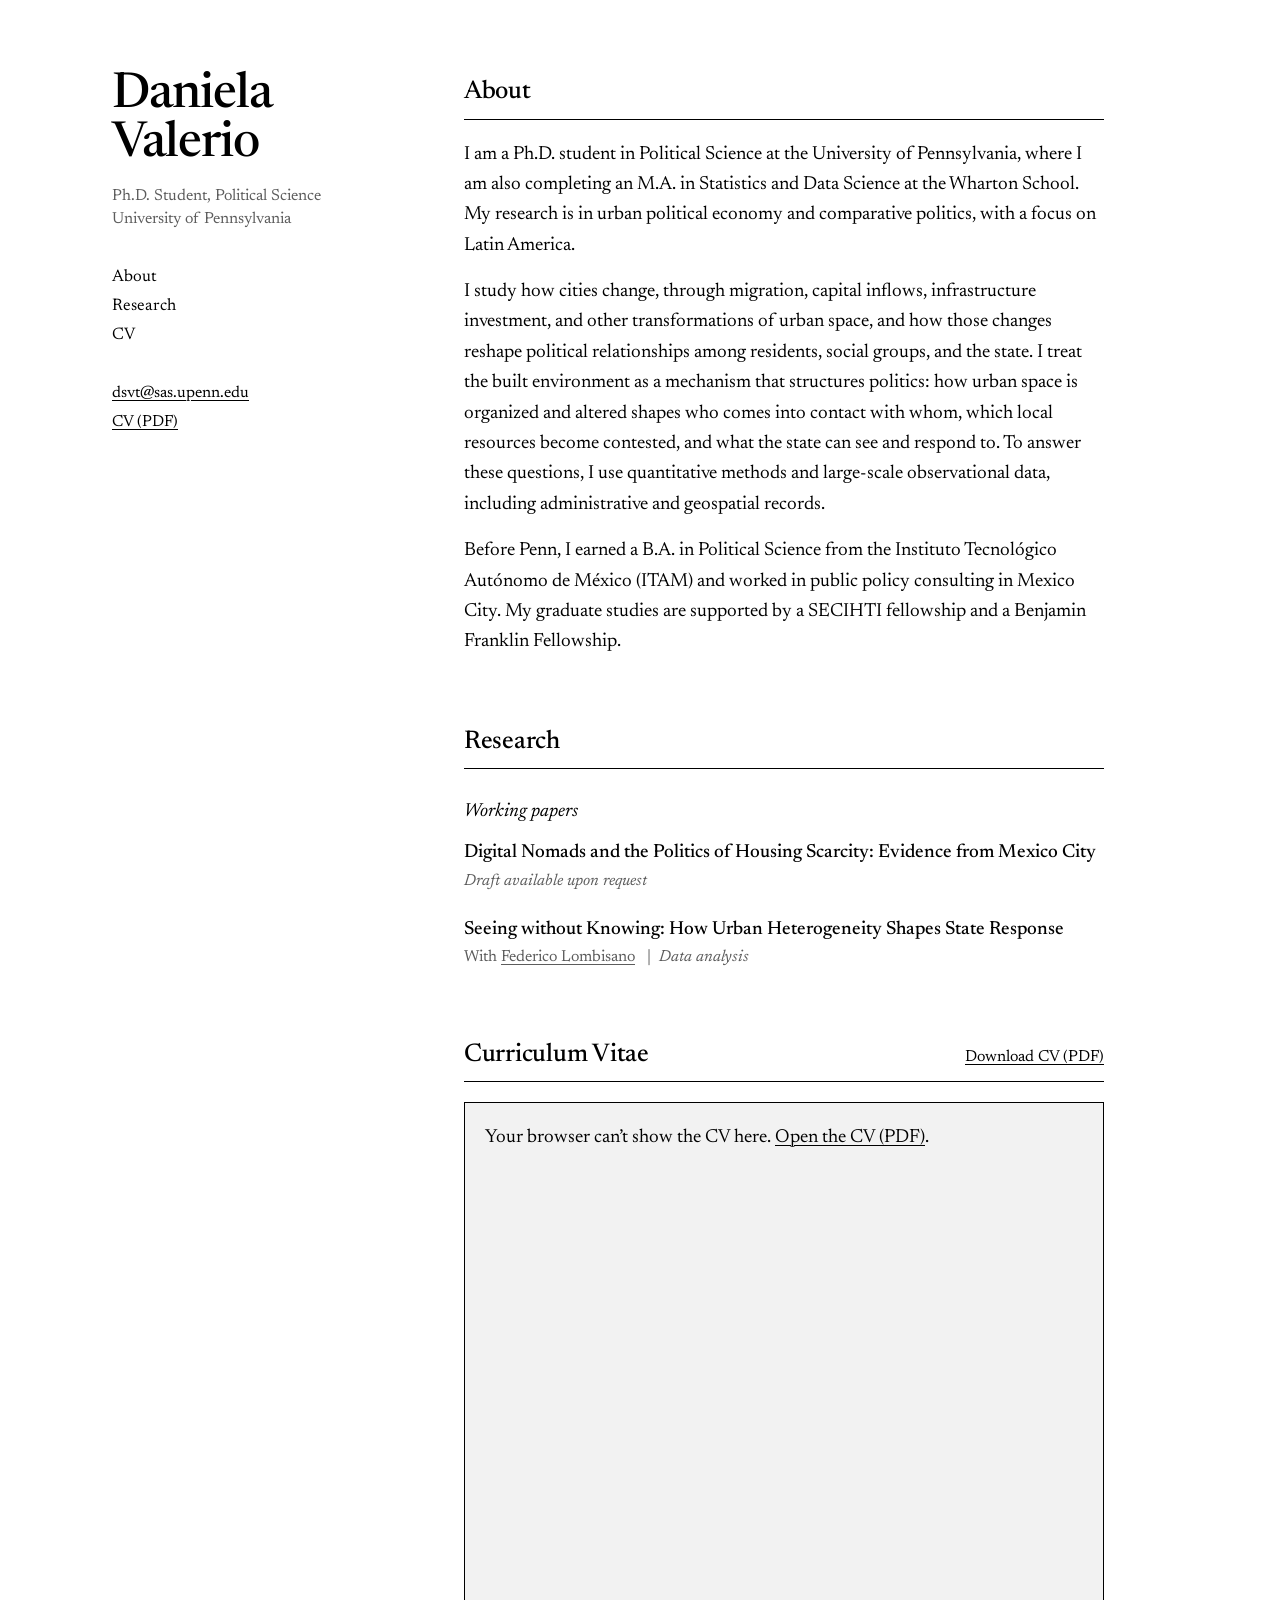
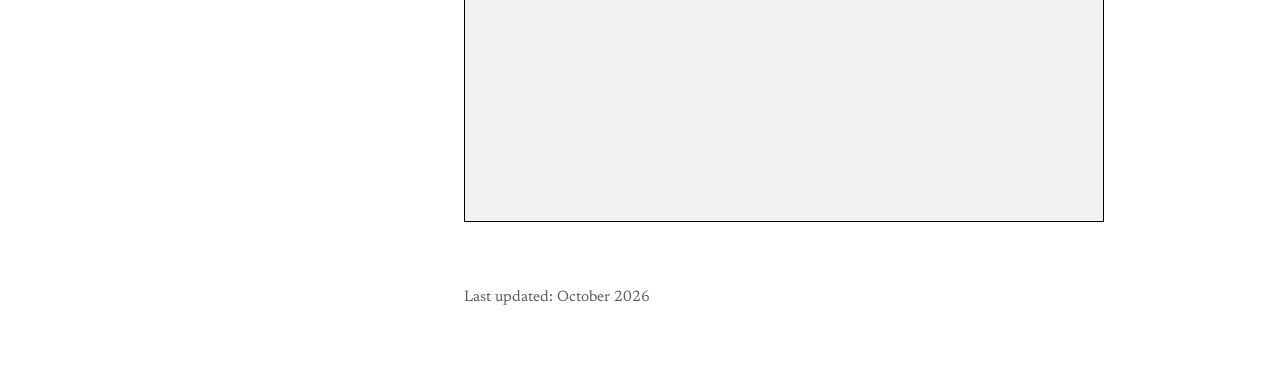
==== index.html @ 44fd24a9 "Add files via upload" ====
<!DOCTYPE html>
<html lang="en">
<head>
  <meta charset="utf-8">
  <meta name="viewport" content="width=device-width, initial-scale=1">
  <title>Daniela Valerio</title>
  <meta name="description" content="Daniela Valerio, Ph.D. student in Political Science at the University of Pennsylvania. Urban political economy and comparative politics in Latin America.">
  <link rel="preconnect" href="https://fonts.googleapis.com">
  <link rel="preconnect" href="https://fonts.gstatic.com" crossorigin>
  <link href="https://fonts.googleapis.com/css2?family=Newsreader:ital,opsz,wght@0,6..72,400;0,6..72,500;0,6..72,600;1,6..72,400&display=swap" rel="stylesheet">
  <link rel="stylesheet" href="style.css">
</head>
<body>
  <a class="skip" href="#main">Skip to content</a>
  <div class="page">

    <!-- ============ LEFT COLUMN: who and how to reach me ============ -->
    <header class="side">
      <img class="photo" src="files/img/photo.jpg" alt="Portrait of Daniela Valerio" onerror="this.remove()">
      <h1 class="name">Daniela<br>Valerio</h1>
      <p class="role">Ph.D. Student, Political Science<br>University of Pennsylvania</p>

      <nav class="nav" aria-label="Sections">
        <a href="#about">About</a>
        <a href="#research">Research</a>
        <a href="#cv">CV</a>
      </nav>

      <ul class="contact">
        <li><a href="mailto:dsvt@sas.upenn.edu">dsvt@sas.upenn.edu</a></li>
        <li><a href="files/Valerio_CV.pdf">CV (PDF)</a></li>
        <!-- Profiles you want public: move a line out of this comment block (above it) to show it.
        <li><a href="https://github.com/USERNAME">GitHub</a></li>
        <li><a href="https://bsky.app/profile/HANDLE">Bluesky</a></li>
        <li><a href="https://www.linkedin.com/in/HANDLE">LinkedIn</a></li>
        -->
      </ul>
    </header>

    <!-- ============ RIGHT COLUMN: content ============ -->
    <main id="main" class="content">

      <section id="about" aria-labelledby="about-h">
        <h2 id="about-h">About</h2>
        <p>I am a Ph.D. student in Political Science at the University of Pennsylvania, where I am also completing an M.A. in Statistics and Data Science at the Wharton School. My research is in urban political economy and comparative politics, with a focus on Latin America.</p>
        <p>I study how cities change, through migration, capital inflows, infrastructure investment, and other transformations of urban space, and how those changes reshape political relationships among residents, social groups, and the state. I treat the built environment as a mechanism that structures politics: how urban space is organized and altered shapes who comes into contact with whom, which local resources become contested, and what the state can see and respond to. To answer these questions, I use quantitative methods and large-scale observational data, including administrative and geospatial records.</p>
        <p>Before Penn, I earned a B.A. in Political Science from the Instituto Tecnol&oacute;gico Aut&oacute;nomo de M&eacute;xico (ITAM) and worked in public policy consulting in Mexico City. My graduate studies are supported by a SECIHTI fellowship and a Benjamin Franklin Fellowship.</p>
      </section>

      <section id="research" aria-labelledby="research-h">
        <h2 id="research-h">Research</h2>

        <h3>Working papers</h3>
        <ul class="papers">
          <li>
            <p class="title">Digital Nomads and the Politics of Housing Scarcity: Evidence from Mexico City</p>
            <p class="meta"><span class="status">Draft available upon request</span></p>
          </li>
          <li>
            <p class="title">Seeing without Knowing: How Urban Heterogeneity Shapes State Response</p>
            <p class="meta">With <a href="https://www.fedelombisano.com">Federico Lombisano</a> <span class="status">Data analysis</span></p>
          </li>
        </ul>

        <!-- When you have one, copy a <li> block above into a new list:
        <h3>Publications</h3>
        <ul class="papers"> ... </ul>
        To link a paper PDF: <a class="pdf" href="files/papers/P01_DigitalNomads_v03.pdf">PDF</a>
        -->
      </section>

      <section id="cv" aria-labelledby="cv-h">
        <div class="cv-head">
          <h2 id="cv-h">Curriculum Vitae</h2>
          <a class="download" href="files/Valerio_CV.pdf" download>Download CV (PDF)</a>
        </div>
        <object class="cv-frame" data="files/Valerio_CV.pdf#view=FitH" type="application/pdf" aria-label="CV of Daniela Valerio">
          <p class="fallback">Your browser can&rsquo;t show the CV here. <a href="files/Valerio_CV.pdf">Open the CV (PDF)</a>.</p>
        </object>
      </section>

      <footer class="foot">
        <p>Last updated: October 2026</p>
      </footer>
    </main>
  </div>
</body>
</html>
---- style.css ----
/* ===== Black and white, one typeface (Newsreader), two columns ===== */
:root{
  --paper:#ffffff;
  --ink:#000000;
  --muted:#5c5c5c;
  --rule:#000000;
  --soft:#f2f2f2;
  color-scheme: light dark;
}
@media (prefers-color-scheme: dark){
  :root{ --paper:#000000; --ink:#ffffff; --muted:#a8a8a8; --rule:#ffffff; --soft:#141414; }
}
*{ box-sizing:border-box; }
html{ scroll-behavior:smooth; scroll-padding-top:1.5rem; }
@media (prefers-reduced-motion: reduce){ html{ scroll-behavior:auto; } }
body{
  margin:0; background:var(--paper); color:var(--ink);
  font-family:"Newsreader", Georgia, "Times New Roman", serif;
  font-size:1.1875rem; line-height:1.6;
  font-optical-sizing:auto;
}
a{ color:inherit; text-decoration:underline; text-decoration-thickness:1px; text-underline-offset:0.18em; }
a:hover{ text-decoration-thickness:2px; }
a:focus-visible{ outline:2px solid var(--ink); outline-offset:3px; }
.skip{ position:absolute; left:-999px; }
.skip:focus{ left:1rem; top:1rem; background:var(--paper); padding:.4rem .7rem; outline:2px solid var(--ink); }

.page{
  max-width:1120px; margin:0 auto; padding:4.5rem 2rem 3rem;
  display:grid; grid-template-columns:17rem 1fr; gap:5rem;
}

/* ----- left column ----- */
.side{ position:sticky; top:4.5rem; align-self:start; }
.photo{
  display:block; width:100%; max-width:15rem; aspect-ratio:4/5; object-fit:cover;
  filter:grayscale(1) contrast(1.05); margin-bottom:1.75rem;
}
.name{
  font-size:3.1rem; line-height:0.98; font-weight:500; letter-spacing:-0.02em;
  margin:0 0 1rem;
}
.role{ margin:0 0 2rem; color:var(--muted); font-size:1rem; line-height:1.45; }
.nav{ display:flex; flex-direction:column; gap:.15rem; margin-bottom:2rem; }
.nav a{ text-decoration:none; font-size:1.05rem; width:fit-content; }
.nav a:hover{ text-decoration:underline; }
.contact{ list-style:none; padding:0; margin:0; font-size:1rem; }
.contact li{ margin:.2rem 0; }

/* ----- right column ----- */
.content{ max-width:40rem; }
section{ margin-bottom:4rem; }
h2{
  font-size:1.6rem; font-weight:500; margin:0 0 1.25rem; letter-spacing:-0.01em;
  padding-bottom:.35rem; border-bottom:1px solid var(--rule);
}
h3{ font-size:1.1875rem; font-style:italic; font-weight:400; margin:1.75rem 0 .75rem; }
p{ margin:0 0 1rem; }

.papers{ list-style:none; padding:0; margin:0; }
.papers li{ margin:0 0 1.4rem; }
.papers .title{ margin:0; font-weight:500; line-height:1.35; }
.papers .meta{ margin:.2rem 0 0; color:var(--muted); font-size:1rem; }
.papers .status{ font-style:italic; }
.papers .meta a + .status::before{ content:"  |  "; font-style:normal; white-space:pre; }

.cv-head{ display:flex; align-items:baseline; justify-content:space-between; gap:1rem; border-bottom:1px solid var(--rule); margin-bottom:1.25rem; }
.cv-head h2{ border:0; margin:0; padding-bottom:.35rem; }
.download{ font-size:1rem; white-space:nowrap; }
.cv-frame{ display:block; width:100%; height:80vh; min-height:32rem; border:1px solid var(--rule); background:var(--soft); }
.fallback{ padding:1.25rem; }

.foot{ color:var(--muted); font-size:.95rem; }

/* ----- mobile: one column ----- */
@media (max-width: 860px){
  .page{ grid-template-columns:1fr; gap:2.5rem; padding:2.5rem 1.25rem 2rem; }
  .side{ position:static; }
  .photo{ max-width:11rem; }
  .name{ font-size:2.6rem; }
  .nav{ flex-direction:row; gap:1.25rem; }
  .cv-frame{ height:70vh; min-height:24rem; }
}
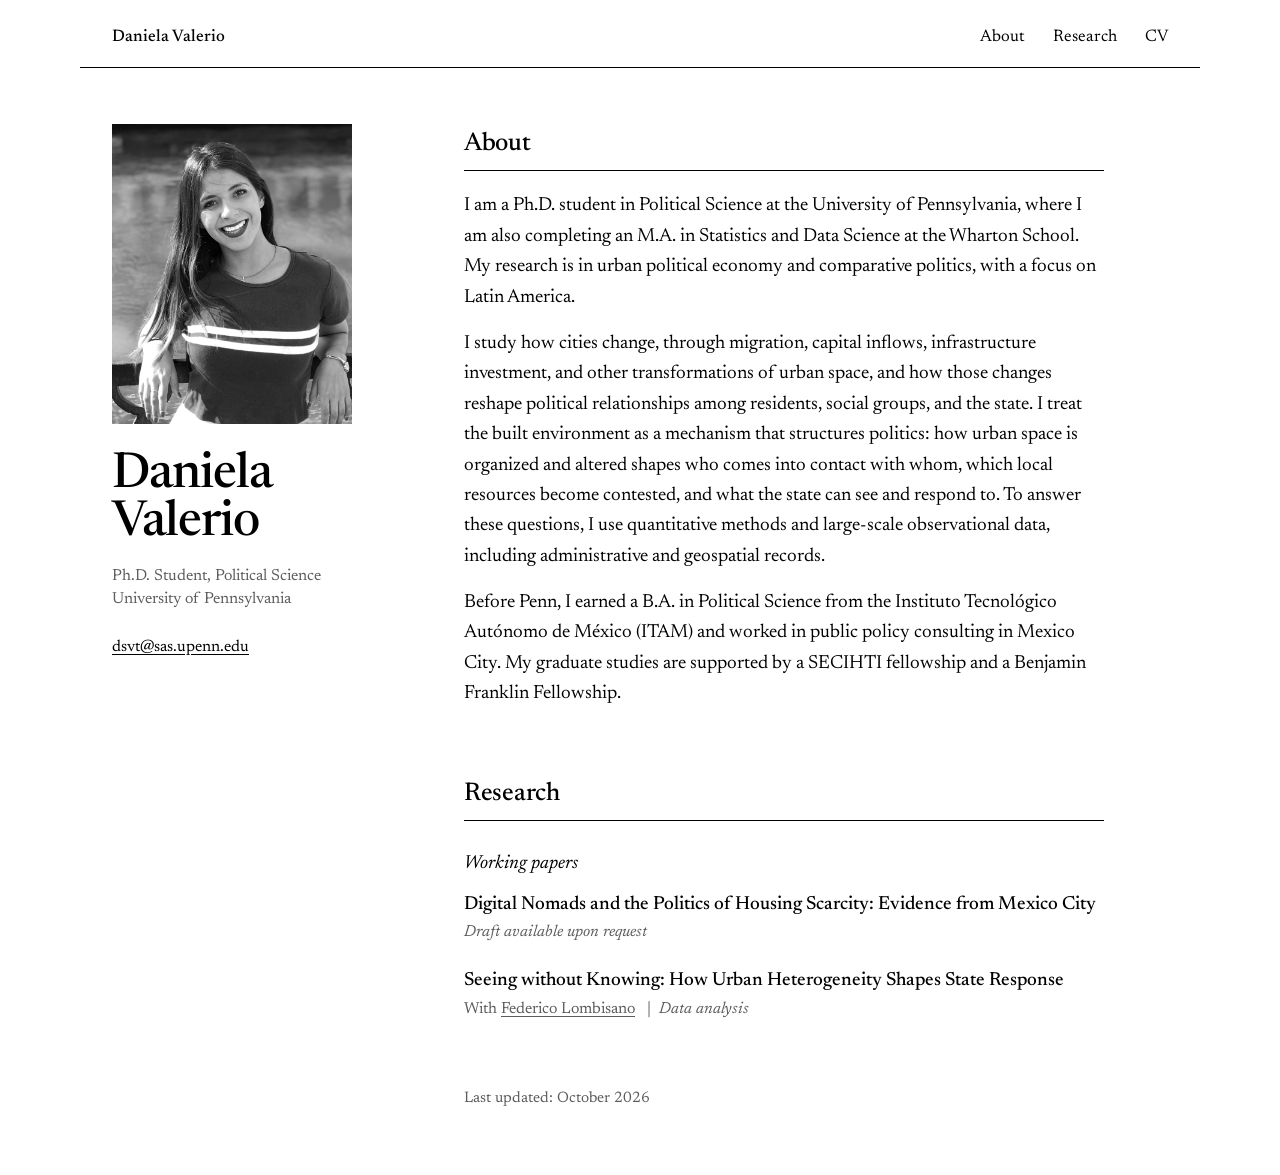
==== commit 14dd08a5: "Add files via upload" ====
--- a/index.html
+++ b/index.html
@@ -12,6 +12,14 @@
 </head>
 <body>
   <a class="skip" href="#main">Skip to content</a>
+  <header class="topbar">
+    <a class="home" href="index.html">Daniela Valerio</a>
+    <nav aria-label="Site">
+      <a href="index.html#about">About</a>
+      <a href="index.html#research">Research</a>
+      <a href="cv.html">CV</a>
+    </nav>
+  </header>
   <div class="page">
 
     <!-- ============ LEFT COLUMN: who and how to reach me ============ -->
@@ -20,15 +28,8 @@
       <h1 class="name">Daniela<br>Valerio</h1>
       <p class="role">Ph.D. Student, Political Science<br>University of Pennsylvania</p>
 
-      <nav class="nav" aria-label="Sections">
-        <a href="#about">About</a>
-        <a href="#research">Research</a>
-        <a href="#cv">CV</a>
-      </nav>
-
       <ul class="contact">
         <li><a href="mailto:dsvt@sas.upenn.edu">dsvt@sas.upenn.edu</a></li>
-        <li><a href="files/Valerio_CV.pdf">CV (PDF)</a></li>
         <!-- Profiles you want public: move a line out of this comment block (above it) to show it.
         <li><a href="https://github.com/USERNAME">GitHub</a></li>
         <li><a href="https://bsky.app/profile/HANDLE">Bluesky</a></li>
@@ -69,16 +70,6 @@
         -->
       </section>
 
-      <section id="cv" aria-labelledby="cv-h">
-        <div class="cv-head">
-          <h2 id="cv-h">Curriculum Vitae</h2>
-          <a class="download" href="files/Valerio_CV.pdf" download>Download CV (PDF)</a>
-        </div>
-        <object class="cv-frame" data="files/Valerio_CV.pdf#view=FitH" type="application/pdf" aria-label="CV of Daniela Valerio">
-          <p class="fallback">Your browser can&rsquo;t show the CV here. <a href="files/Valerio_CV.pdf">Open the CV (PDF)</a>.</p>
-        </object>
-      </section>
-
       <footer class="foot">
         <p>Last updated: October 2026</p>
       </footer>
--- a/style.css
+++ b/style.css
@@ -26,12 +26,27 @@
 .skip:focus{ left:1rem; top:1rem; background:var(--paper); padding:.4rem .7rem; outline:2px solid var(--ink); }
 
 .page{
-  max-width:1120px; margin:0 auto; padding:4.5rem 2rem 3rem;
+  max-width:1120px; margin:0 auto; padding:3.5rem 2rem 3rem;
   display:grid; grid-template-columns:17rem 1fr; gap:5rem;
 }
 
+/* ----- top bar (on every page) ----- */
+.topbar{
+  max-width:1120px; margin:0 auto; padding:1.5rem 2rem 1rem;
+  display:flex; justify-content:space-between; align-items:baseline; gap:1.5rem;
+  border-bottom:1px solid var(--rule);
+}
+.topbar .home{ text-decoration:none; font-weight:500; font-size:1.05rem; }
+.topbar nav{ display:flex; gap:1.75rem; }
+.topbar nav a{ text-decoration:none; font-size:1.05rem; }
+.topbar nav a:hover, .topbar nav a[aria-current="page"]{ text-decoration:underline; }
+
+/* ----- CV page ----- */
+.cv-page{ max-width:1120px; margin:0 auto; padding:2.5rem 2rem 3rem; }
+.cv-page h1{ font-size:1.6rem; font-weight:500; margin:0; padding-bottom:.35rem; }
+
 /* ----- left column ----- */
-.side{ position:sticky; top:4.5rem; align-self:start; }
+.side{ position:sticky; top:2.5rem; align-self:start; }
 .photo{
   display:block; width:100%; max-width:15rem; aspect-ratio:4/5; object-fit:cover;
   filter:grayscale(1) contrast(1.05); margin-bottom:1.75rem;
@@ -40,10 +55,7 @@
   font-size:3.1rem; line-height:0.98; font-weight:500; letter-spacing:-0.02em;
   margin:0 0 1rem;
 }
-.role{ margin:0 0 2rem; color:var(--muted); font-size:1rem; line-height:1.45; }
-.nav{ display:flex; flex-direction:column; gap:.15rem; margin-bottom:2rem; }
-.nav a{ text-decoration:none; font-size:1.05rem; width:fit-content; }
-.nav a:hover{ text-decoration:underline; }
+.role{ margin:0 0 1.5rem; color:var(--muted); font-size:1rem; line-height:1.45; }
 .contact{ list-style:none; padding:0; margin:0; font-size:1rem; }
 .contact li{ margin:.2rem 0; }
 
@@ -67,7 +79,7 @@
 .cv-head{ display:flex; align-items:baseline; justify-content:space-between; gap:1rem; border-bottom:1px solid var(--rule); margin-bottom:1.25rem; }
 .cv-head h2{ border:0; margin:0; padding-bottom:.35rem; }
 .download{ font-size:1rem; white-space:nowrap; }
-.cv-frame{ display:block; width:100%; height:80vh; min-height:32rem; border:1px solid var(--rule); background:var(--soft); }
+.cv-frame{ display:block; width:100%; height:85vh; min-height:32rem; border:1px solid var(--rule); background:var(--soft); }
 .fallback{ padding:1.25rem; }
 
 .foot{ color:var(--muted); font-size:.95rem; }
@@ -78,6 +90,8 @@
   .side{ position:static; }
   .photo{ max-width:11rem; }
   .name{ font-size:2.6rem; }
-  .nav{ flex-direction:row; gap:1.25rem; }
+  .topbar{ padding:1.1rem 1.25rem .8rem; }
+  .topbar nav{ gap:1.1rem; }
+  .cv-page{ padding:1.75rem 1.25rem 2rem; }
   .cv-frame{ height:70vh; min-height:24rem; }
 }
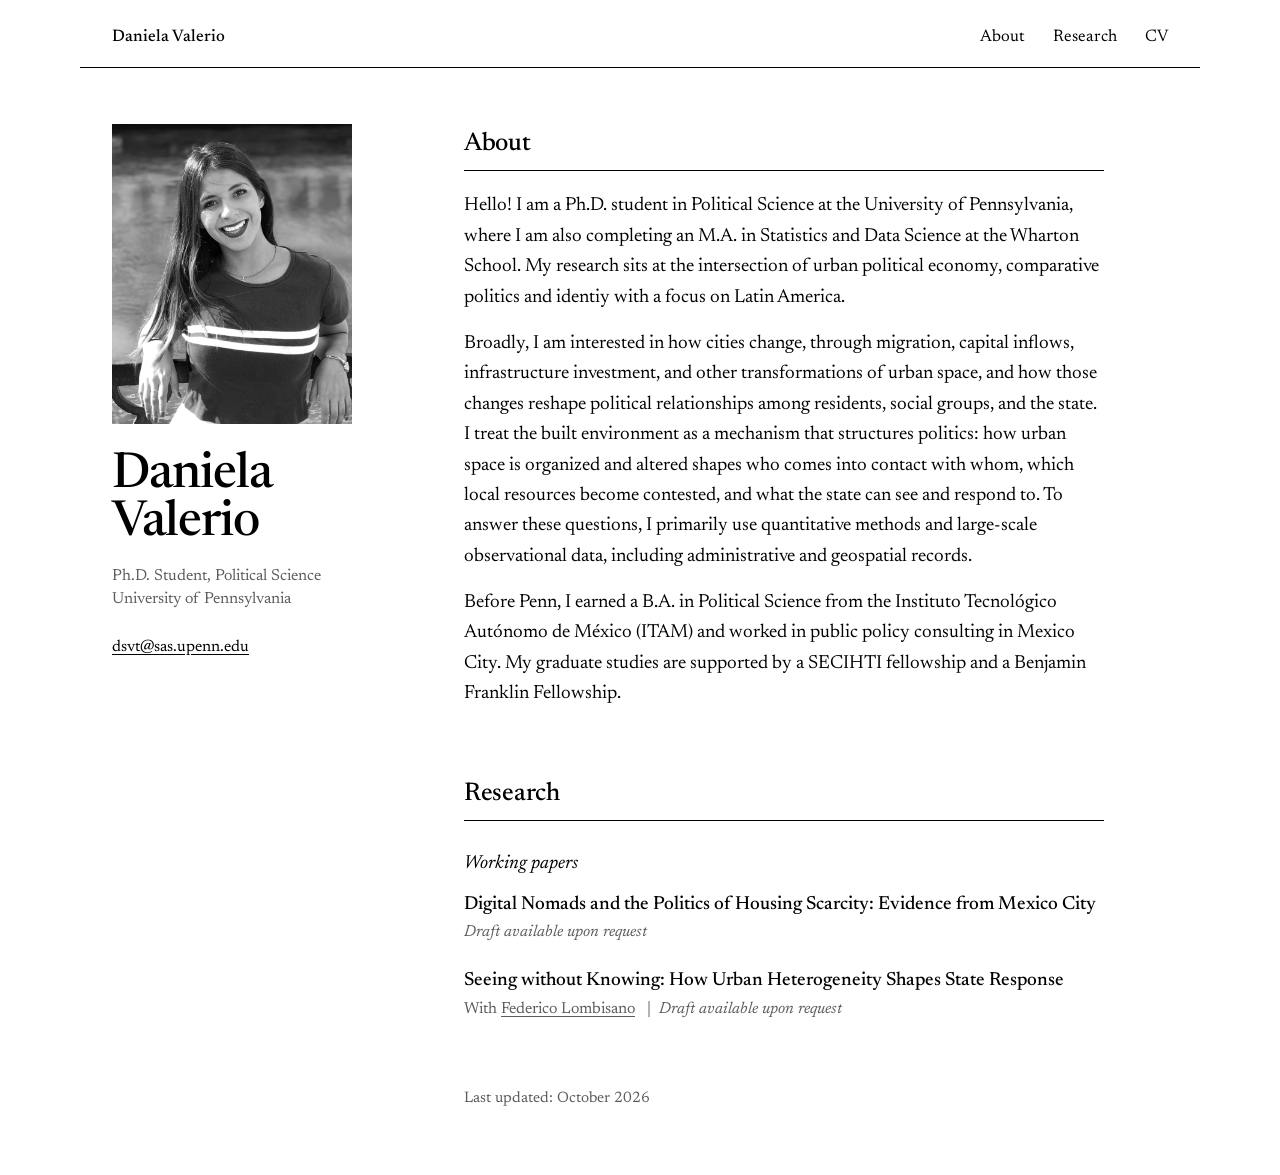
==== commit 63755647: "Update 'About' section" ====
--- a/index.html
+++ b/index.html
@@ -43,8 +43,8 @@
 
       <section id="about" aria-labelledby="about-h">
         <h2 id="about-h">About</h2>
-        <p>I am a Ph.D. student in Political Science at the University of Pennsylvania, where I am also completing an M.A. in Statistics and Data Science at the Wharton School. My research is in urban political economy and comparative politics, with a focus on Latin America.</p>
-        <p>I study how cities change, through migration, capital inflows, infrastructure investment, and other transformations of urban space, and how those changes reshape political relationships among residents, social groups, and the state. I treat the built environment as a mechanism that structures politics: how urban space is organized and altered shapes who comes into contact with whom, which local resources become contested, and what the state can see and respond to. To answer these questions, I use quantitative methods and large-scale observational data, including administrative and geospatial records.</p>
+        <p> Hello! I am a Ph.D. student in Political Science at the University of Pennsylvania, where I am also completing an M.A. in Statistics and Data Science at the Wharton School. My research sits at the intersection of urban political economy, comparative politics and identiy with a focus on Latin America.</p>
+        <p>Broadly, I am interested in how cities change, through migration, capital inflows, infrastructure investment, and other transformations of urban space, and how those changes reshape political relationships among residents, social groups, and the state. I treat the built environment as a mechanism that structures politics: how urban space is organized and altered shapes who comes into contact with whom, which local resources become contested, and what the state can see and respond to. To answer these questions, I primarily use quantitative methods and large-scale observational data, including administrative and geospatial records.</p>
         <p>Before Penn, I earned a B.A. in Political Science from the Instituto Tecnol&oacute;gico Aut&oacute;nomo de M&eacute;xico (ITAM) and worked in public policy consulting in Mexico City. My graduate studies are supported by a SECIHTI fellowship and a Benjamin Franklin Fellowship.</p>
       </section>
 
@@ -59,7 +59,7 @@
           </li>
           <li>
             <p class="title">Seeing without Knowing: How Urban Heterogeneity Shapes State Response</p>
-            <p class="meta">With <a href="https://www.fedelombisano.com">Federico Lombisano</a> <span class="status">Data analysis</span></p>
+            <p class="meta">With <a href="https://www.fedelombisano.com">Federico Lombisano</a> <span class="status">Draft available upon request</span></p>
           </li>
         </ul>
 
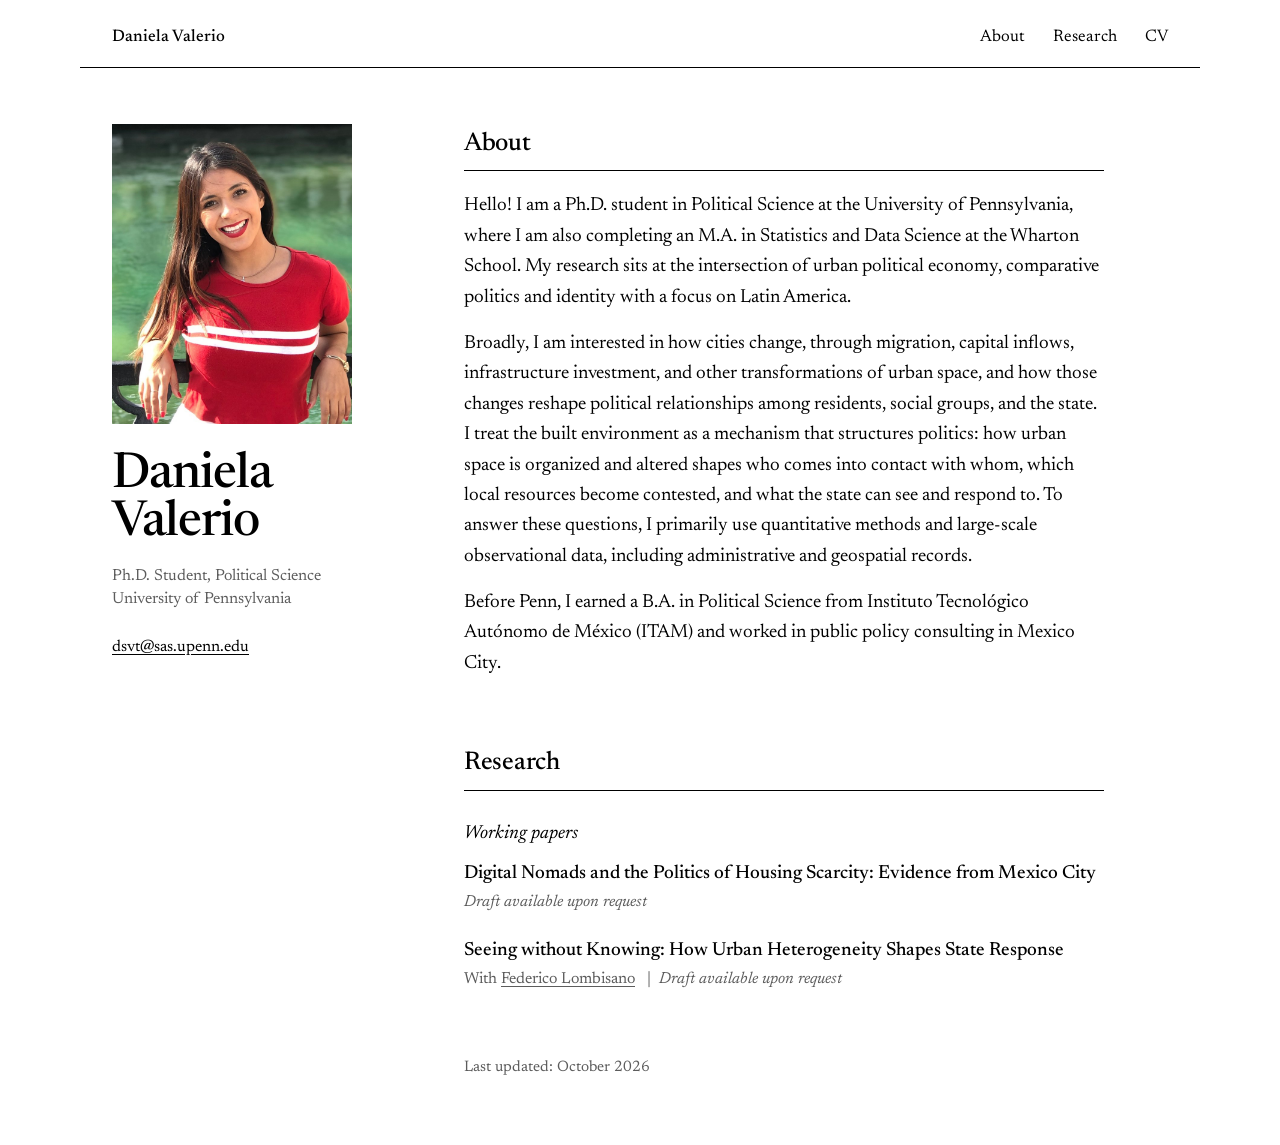
==== commit 08951c80: "Fix typo and improve text clarity in About section Corrected a typo in the word 'identity' and made " ====
--- a/index.html
+++ b/index.html
@@ -43,9 +43,9 @@
 
       <section id="about" aria-labelledby="about-h">
         <h2 id="about-h">About</h2>
-        <p> Hello! I am a Ph.D. student in Political Science at the University of Pennsylvania, where I am also completing an M.A. in Statistics and Data Science at the Wharton School. My research sits at the intersection of urban political economy, comparative politics and identiy with a focus on Latin America.</p>
+        <p> Hello! I am a Ph.D. student in Political Science at the University of Pennsylvania, where I am also completing an M.A. in Statistics and Data Science at the Wharton School. My research sits at the intersection of urban political economy, comparative politics and identity with a focus on Latin America.</p>
         <p>Broadly, I am interested in how cities change, through migration, capital inflows, infrastructure investment, and other transformations of urban space, and how those changes reshape political relationships among residents, social groups, and the state. I treat the built environment as a mechanism that structures politics: how urban space is organized and altered shapes who comes into contact with whom, which local resources become contested, and what the state can see and respond to. To answer these questions, I primarily use quantitative methods and large-scale observational data, including administrative and geospatial records.</p>
-        <p>Before Penn, I earned a B.A. in Political Science from the Instituto Tecnol&oacute;gico Aut&oacute;nomo de M&eacute;xico (ITAM) and worked in public policy consulting in Mexico City. My graduate studies are supported by a SECIHTI fellowship and a Benjamin Franklin Fellowship.</p>
+        <p>Before Penn, I earned a B.A. in Political Science from Instituto Tecnol&oacute;gico Aut&oacute;nomo de M&eacute;xico (ITAM) and worked in public policy consulting in Mexico City. </p>
       </section>
 
       <section id="research" aria-labelledby="research-h">
--- a/style.css
+++ b/style.css
@@ -49,7 +49,7 @@
 .side{ position:sticky; top:2.5rem; align-self:start; }
 .photo{
   display:block; width:100%; max-width:15rem; aspect-ratio:4/5; object-fit:cover;
-  filter:grayscale(1) contrast(1.05); margin-bottom:1.75rem;
+  margin-bottom:1.75rem;
 }
 .name{
   font-size:3.1rem; line-height:0.98; font-weight:500; letter-spacing:-0.02em;
